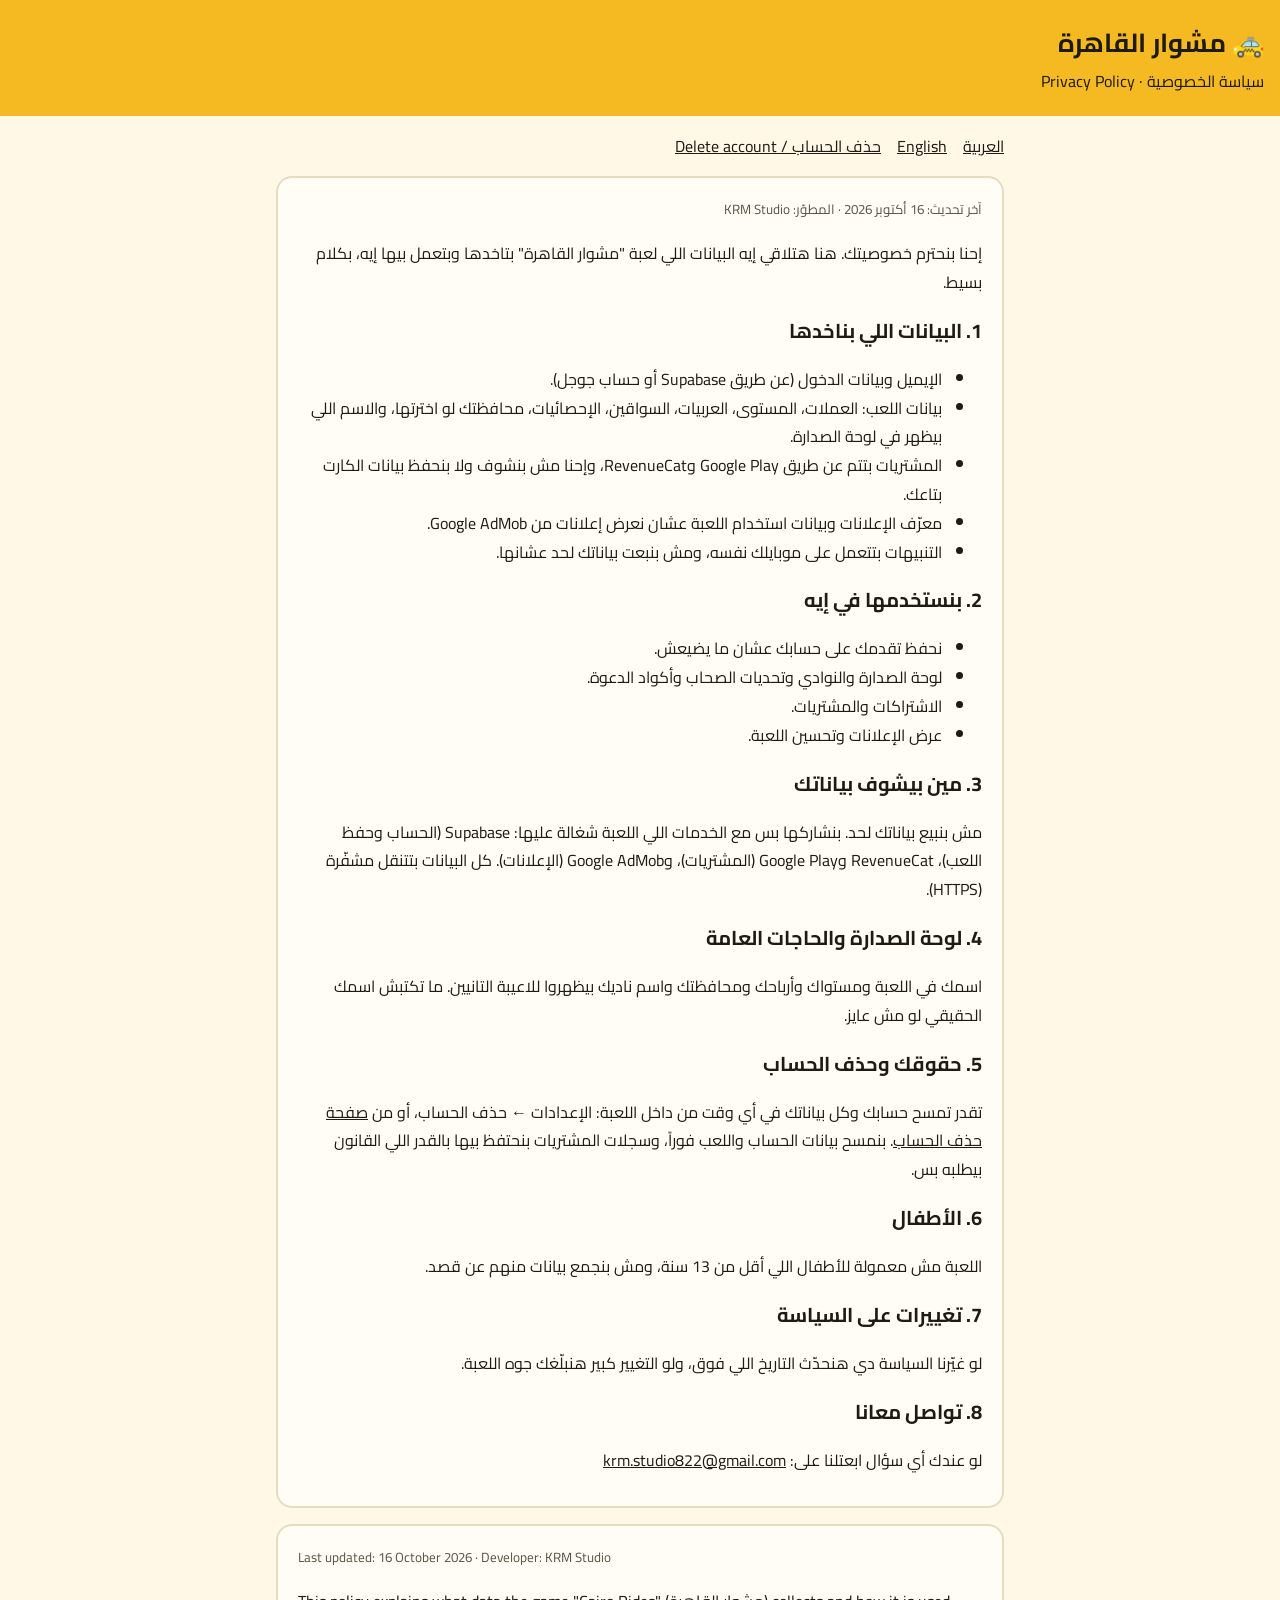
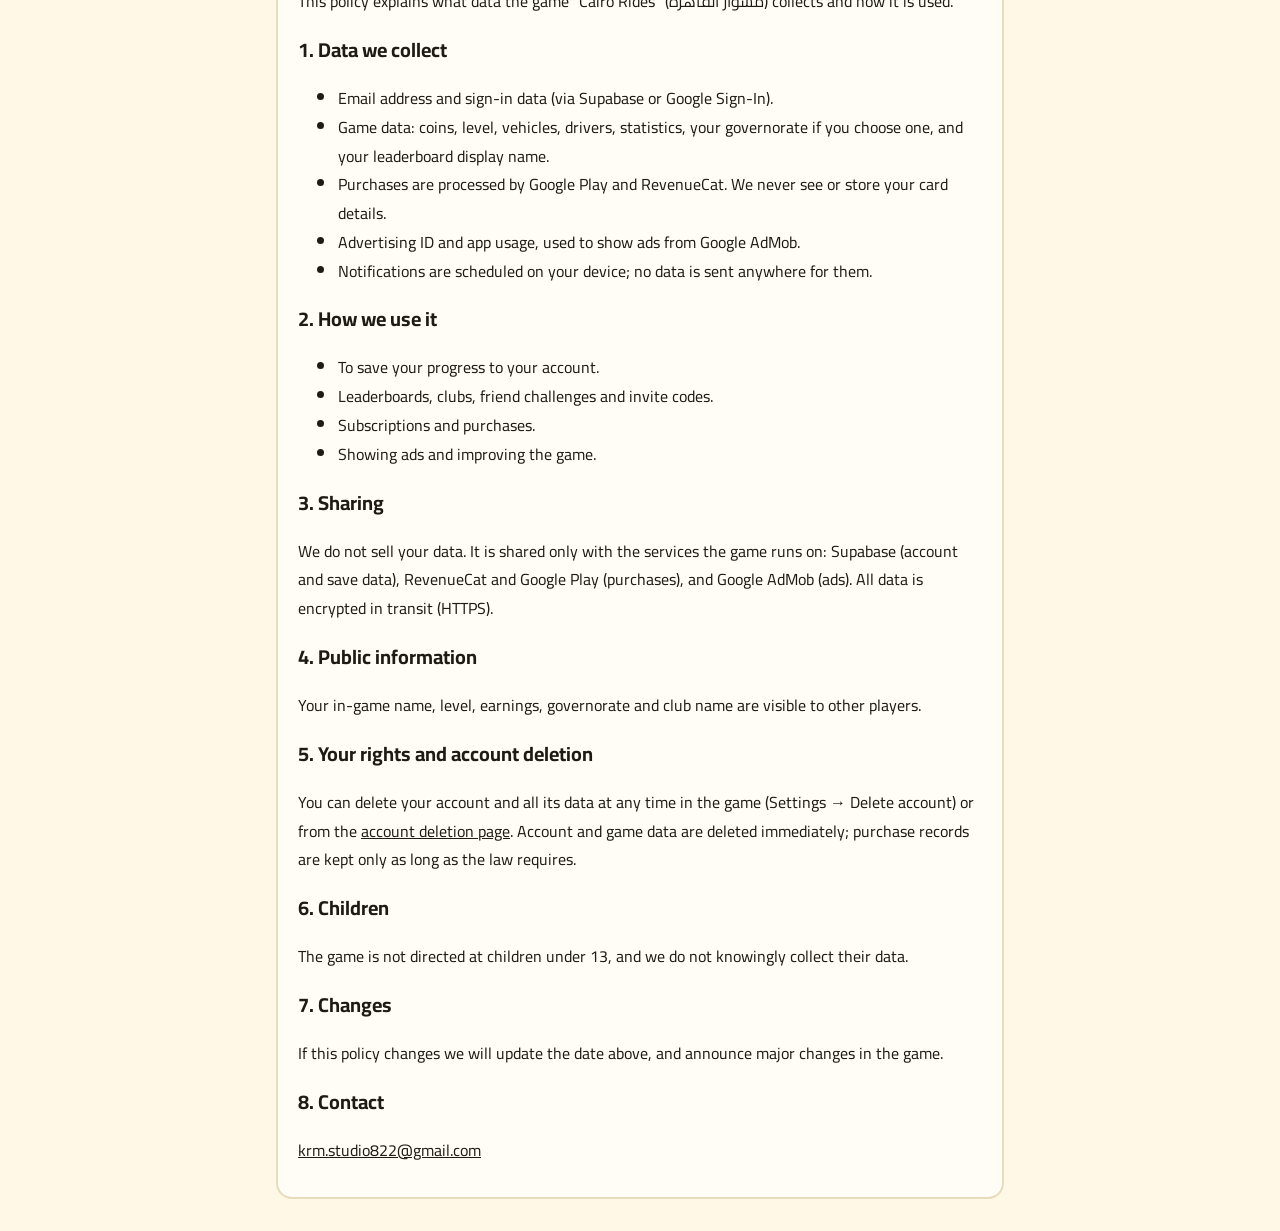
==== index.html @ 1ef624c5 "Privacy policy and account deletion pages for Cairo Rides Co-Authored-By: Claude Opus 5.5 <noreply@a" ====
<!doctype html>
<html lang="ar" dir="rtl">
<head><meta charset="utf-8"><meta name="viewport" content="width=device-width,initial-scale=1">
<title>مشوار القاهرة - سياسة الخصوصية</title>
<link href="https://fonts.googleapis.com/css2?family=Cairo:wght@400;700&display=swap" rel="stylesheet"><link rel="stylesheet" href="style.css"></head>
<body>
<header><h1>🚕 مشوار القاهرة</h1><p>سياسة الخصوصية · Privacy Policy</p></header>
<main>
<nav><a href="#ar">العربية</a><a href="#en">English</a><a href="delete-account.html">حذف الحساب / Delete account</a></nav>

<section id="ar">
<small>آخر تحديث: 16 أكتوبر 2026 · المطوّر: KRM Studio</small>
<p>إحنا بنحترم خصوصيتك. هنا هتلاقي إيه البيانات اللي لعبة "مشوار القاهرة" بتاخدها وبتعمل بيها إيه، بكلام بسيط.</p>
<h2>1. البيانات اللي بناخدها</h2>
<ul>
<li>الإيميل وبيانات الدخول (عن طريق Supabase أو حساب جوجل).</li>
<li>بيانات اللعب: العملات، المستوى، العربيات، السواقين، الإحصائيات، محافظتك لو اخترتها، والاسم اللي بيظهر في لوحة الصدارة.</li>
<li>المشتريات بتتم عن طريق Google Play وRevenueCat، وإحنا مش بنشوف ولا بنحفظ بيانات الكارت بتاعك.</li>
<li>معرّف الإعلانات وبيانات استخدام اللعبة عشان نعرض إعلانات من Google AdMob.</li>
<li>التنبيهات بتتعمل على موبايلك نفسه، ومش بنبعت بياناتك لحد عشانها.</li>
</ul>
<h2>2. بنستخدمها في إيه</h2>
<ul><li>نحفظ تقدمك على حسابك عشان ما يضيعش.</li><li>لوحة الصدارة والنوادي وتحديات الصحاب وأكواد الدعوة.</li><li>الاشتراكات والمشتريات.</li><li>عرض الإعلانات وتحسين اللعبة.</li></ul>
<h2>3. مين بيشوف بياناتك</h2>
<p>مش بنبيع بياناتك لحد. بنشاركها بس مع الخدمات اللي اللعبة شغالة عليها: Supabase (الحساب وحفظ اللعب)، RevenueCat وGoogle Play (المشتريات)، وGoogle AdMob (الإعلانات). كل البيانات بتتنقل مشفّرة (HTTPS).</p>
<h2>4. لوحة الصدارة والحاجات العامة</h2>
<p>اسمك في اللعبة ومستواك وأرباحك ومحافظتك واسم ناديك بيظهروا للاعيبة التانيين. ما تكتبش اسمك الحقيقي لو مش عايز.</p>
<h2>5. حقوقك وحذف الحساب</h2>
<p>تقدر تمسح حسابك وكل بياناتك في أي وقت من داخل اللعبة: الإعدادات ← حذف الحساب، أو من <a href="delete-account.html">صفحة حذف الحساب</a>. بنمسح بيانات الحساب واللعب فوراً، وسجلات المشتريات بنحتفظ بيها بالقدر اللي القانون بيطلبه بس.</p>
<h2>6. الأطفال</h2>
<p>اللعبة مش معمولة للأطفال اللي أقل من 13 سنة، ومش بنجمع بيانات منهم عن قصد.</p>
<h2>7. تغييرات على السياسة</h2>
<p>لو غيّرنا السياسة دي هنحدّث التاريخ اللي فوق، ولو التغيير كبير هنبلّغك جوه اللعبة.</p>
<h2>8. تواصل معانا</h2>
<p>لو عندك أي سؤال ابعتلنا على: <a href="mailto:krm.studio822@gmail.com">krm.studio822@gmail.com</a></p>
</section>

<section id="en" class="en" dir="ltr" lang="en">
<small>Last updated: 16 October 2026 · Developer: KRM Studio</small>
<p>This policy explains what data the game "Cairo Rides" (مشوار القاهرة) collects and how it is used.</p>
<h2>1. Data we collect</h2>
<ul>
<li>Email address and sign-in data (via Supabase or Google Sign-In).</li>
<li>Game data: coins, level, vehicles, drivers, statistics, your governorate if you choose one, and your leaderboard display name.</li>
<li>Purchases are processed by Google Play and RevenueCat. We never see or store your card details.</li>
<li>Advertising ID and app usage, used to show ads from Google AdMob.</li>
<li>Notifications are scheduled on your device; no data is sent anywhere for them.</li>
</ul>
<h2>2. How we use it</h2>
<ul><li>To save your progress to your account.</li><li>Leaderboards, clubs, friend challenges and invite codes.</li><li>Subscriptions and purchases.</li><li>Showing ads and improving the game.</li></ul>
<h2>3. Sharing</h2>
<p>We do not sell your data. It is shared only with the services the game runs on: Supabase (account and save data), RevenueCat and Google Play (purchases), and Google AdMob (ads). All data is encrypted in transit (HTTPS).</p>
<h2>4. Public information</h2>
<p>Your in-game name, level, earnings, governorate and club name are visible to other players.</p>
<h2>5. Your rights and account deletion</h2>
<p>You can delete your account and all its data at any time in the game (Settings → Delete account) or from the <a href="delete-account.html">account deletion page</a>. Account and game data are deleted immediately; purchase records are kept only as long as the law requires.</p>
<h2>6. Children</h2>
<p>The game is not directed at children under 13, and we do not knowingly collect their data.</p>
<h2>7. Changes</h2>
<p>If this policy changes we will update the date above, and announce major changes in the game.</p>
<h2>8. Contact</h2>
<p><a href="mailto:krm.studio822@gmail.com">krm.studio822@gmail.com</a></p>
</section>
</main>
</body>
</html>
---- style.css ----
:root{--ink:#1E1A15;--cream:#FFF8E6;--card:#FFFDF6;--line:#E8DCBC;--taxi:#F5B921;--muted:#5C5346}
@media (prefers-color-scheme:dark){:root{--ink:#F4EBD8;--cream:#1A1714;--card:#24201B;--line:#3A332A;--muted:#BDB09A}}
*{box-sizing:border-box}body{margin:0;background:var(--cream);color:var(--ink);font:16px/1.8 "Cairo",Tahoma,sans-serif}
header{background:var(--taxi);color:#1E1A15;padding:20px 16px}header h1{margin:0;font-size:26px}header p{margin:0}
main{max-width:760px;margin:0 auto;padding:16px}section{background:var(--card);border:2px solid var(--line);border-radius:16px;padding:16px 20px;margin:16px 0}
h2{font-size:20px;margin:0 0 8px}nav a{margin-inline-end:16px;color:inherit}a{color:inherit}.en{direction:ltr;text-align:left}small{color:var(--muted)}
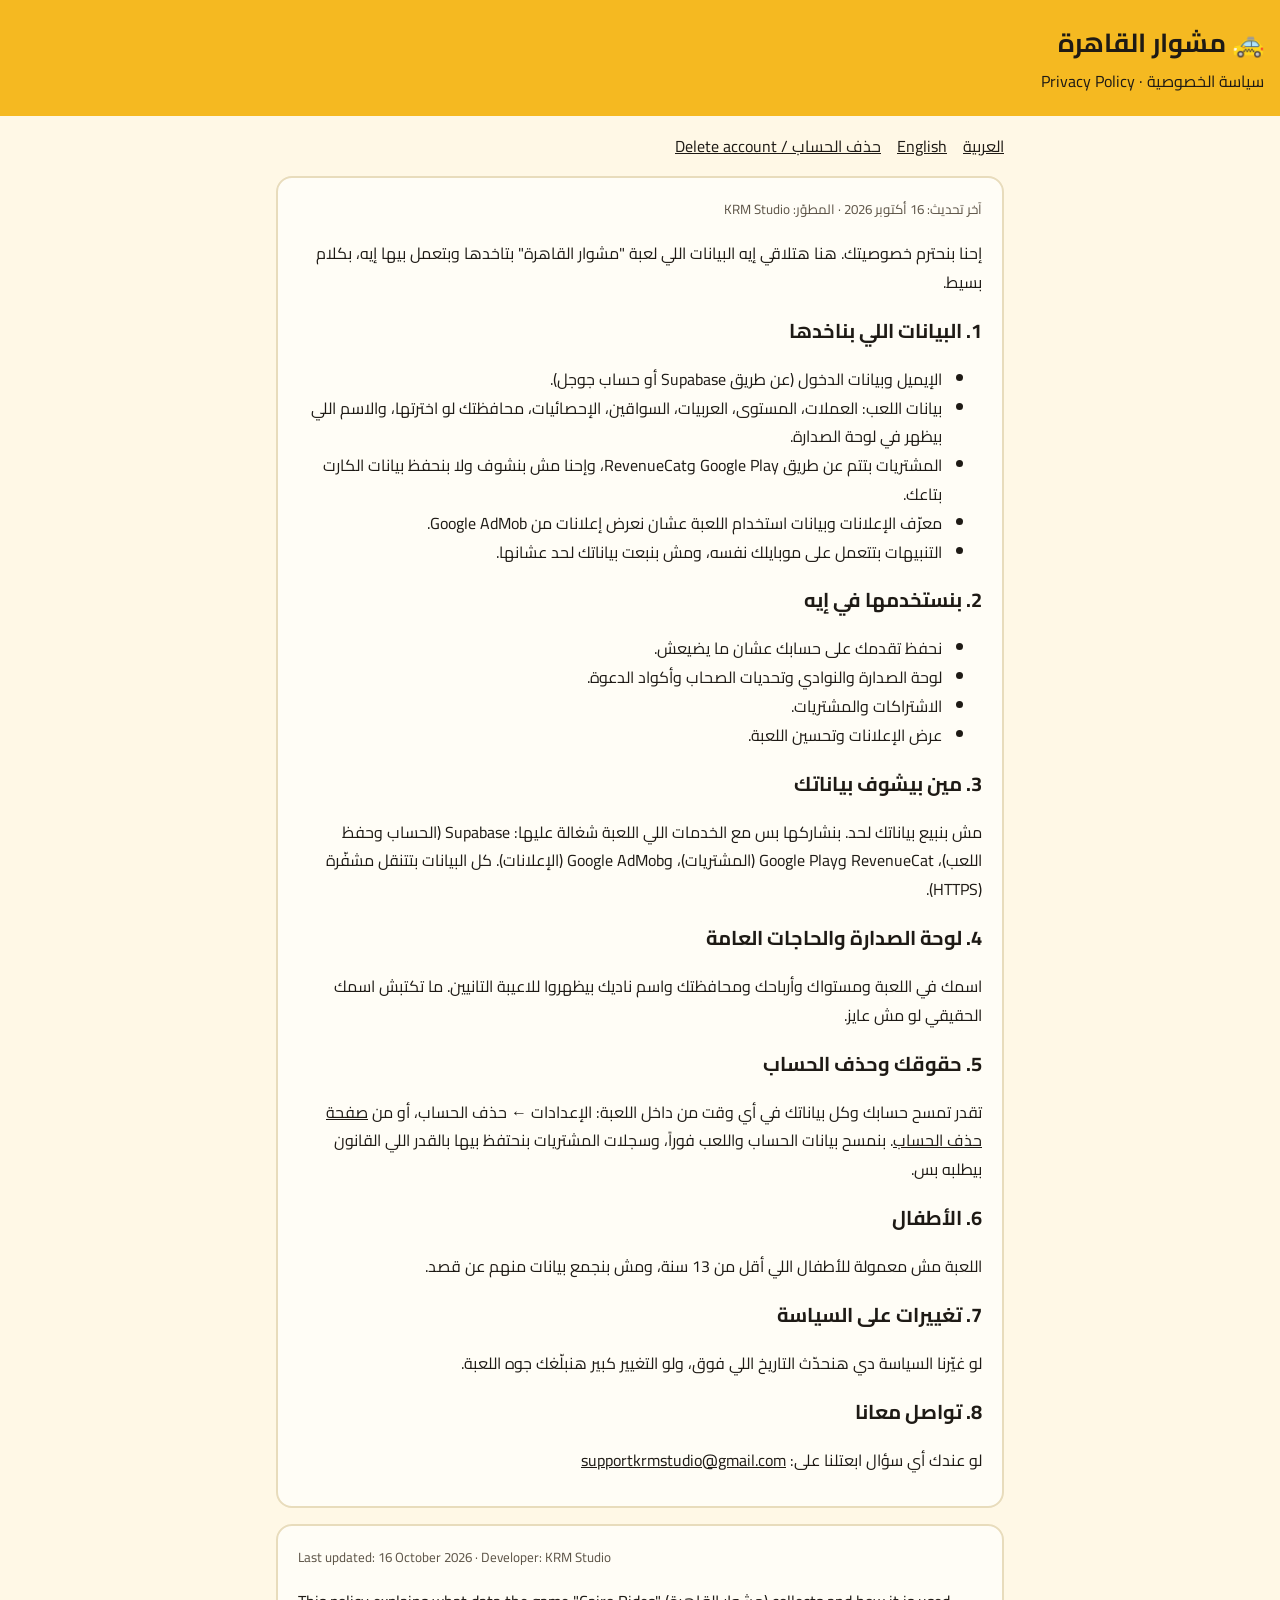
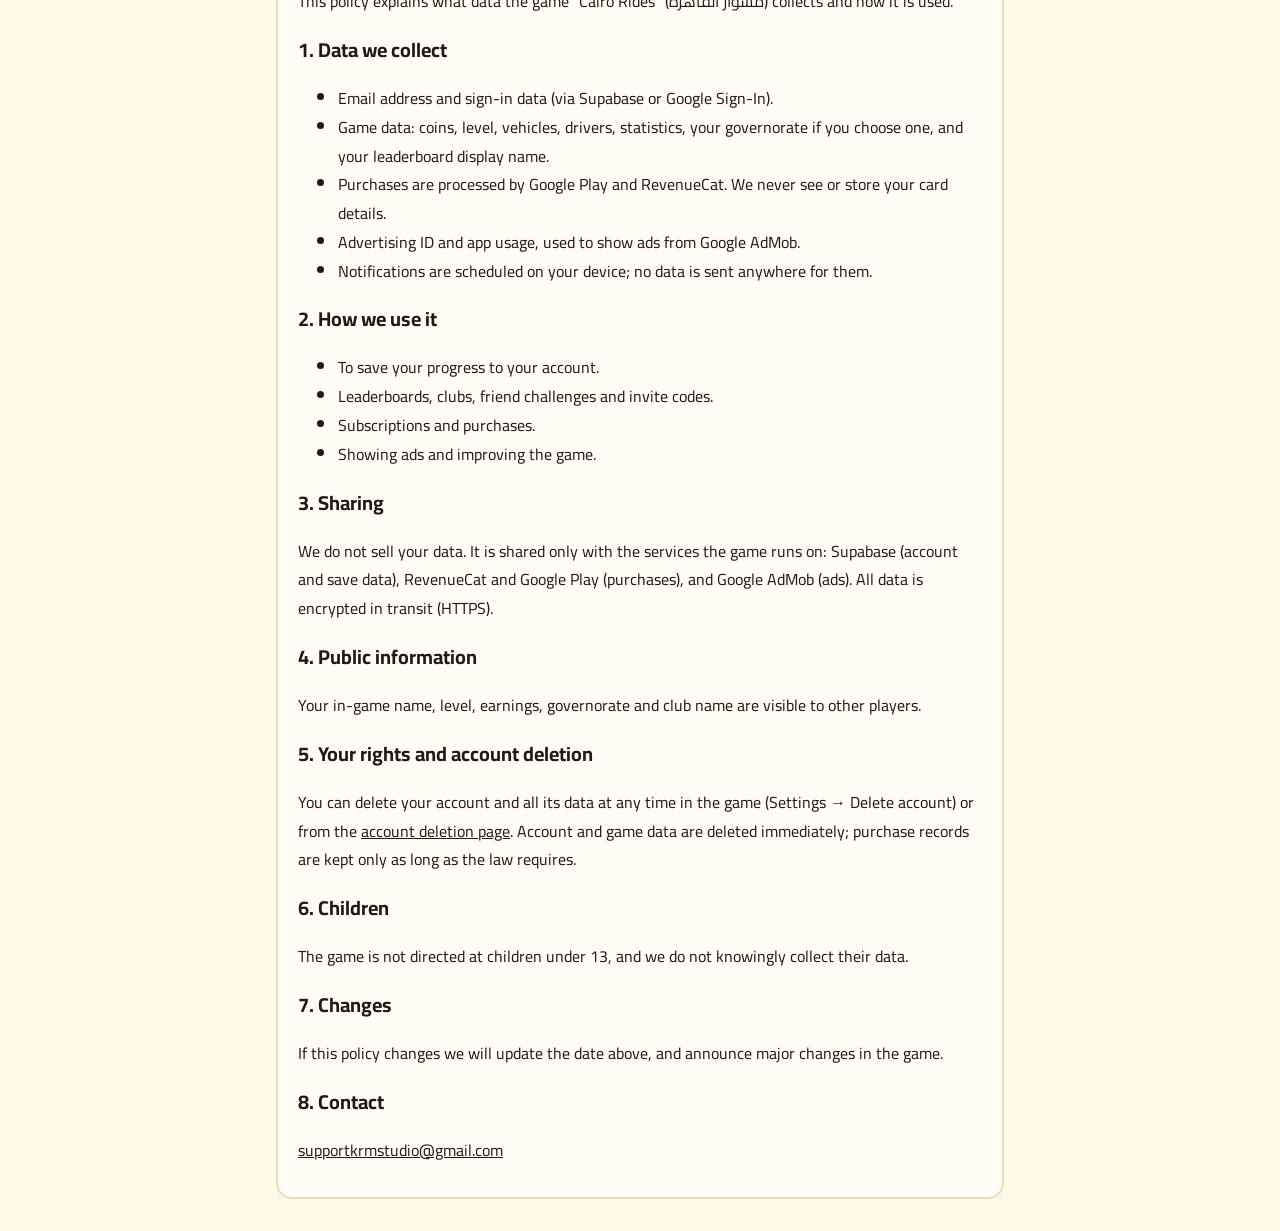
==== commit 8dd432c3: "Use supportkrmstudio@gmail.com as the contact address Co-Authored-By: Claude Opus 5.5 <noreply@anthr" ====
--- a/index.html
+++ b/index.html
@@ -32,7 +32,7 @@
 <h2>7. تغييرات على السياسة</h2>
 <p>لو غيّرنا السياسة دي هنحدّث التاريخ اللي فوق، ولو التغيير كبير هنبلّغك جوه اللعبة.</p>
 <h2>8. تواصل معانا</h2>
-<p>لو عندك أي سؤال ابعتلنا على: <a href="mailto:krm.studio822@gmail.com">krm.studio822@gmail.com</a></p>
+<p>لو عندك أي سؤال ابعتلنا على: <a href="mailto:supportkrmstudio@gmail.com">supportkrmstudio@gmail.com</a></p>
 </section>
 
 <section id="en" class="en" dir="ltr" lang="en">
@@ -59,7 +59,7 @@
 <h2>7. Changes</h2>
 <p>If this policy changes we will update the date above, and announce major changes in the game.</p>
 <h2>8. Contact</h2>
-<p><a href="mailto:krm.studio822@gmail.com">krm.studio822@gmail.com</a></p>
+<p><a href="mailto:supportkrmstudio@gmail.com">supportkrmstudio@gmail.com</a></p>
 </section>
 </main>
 </body>
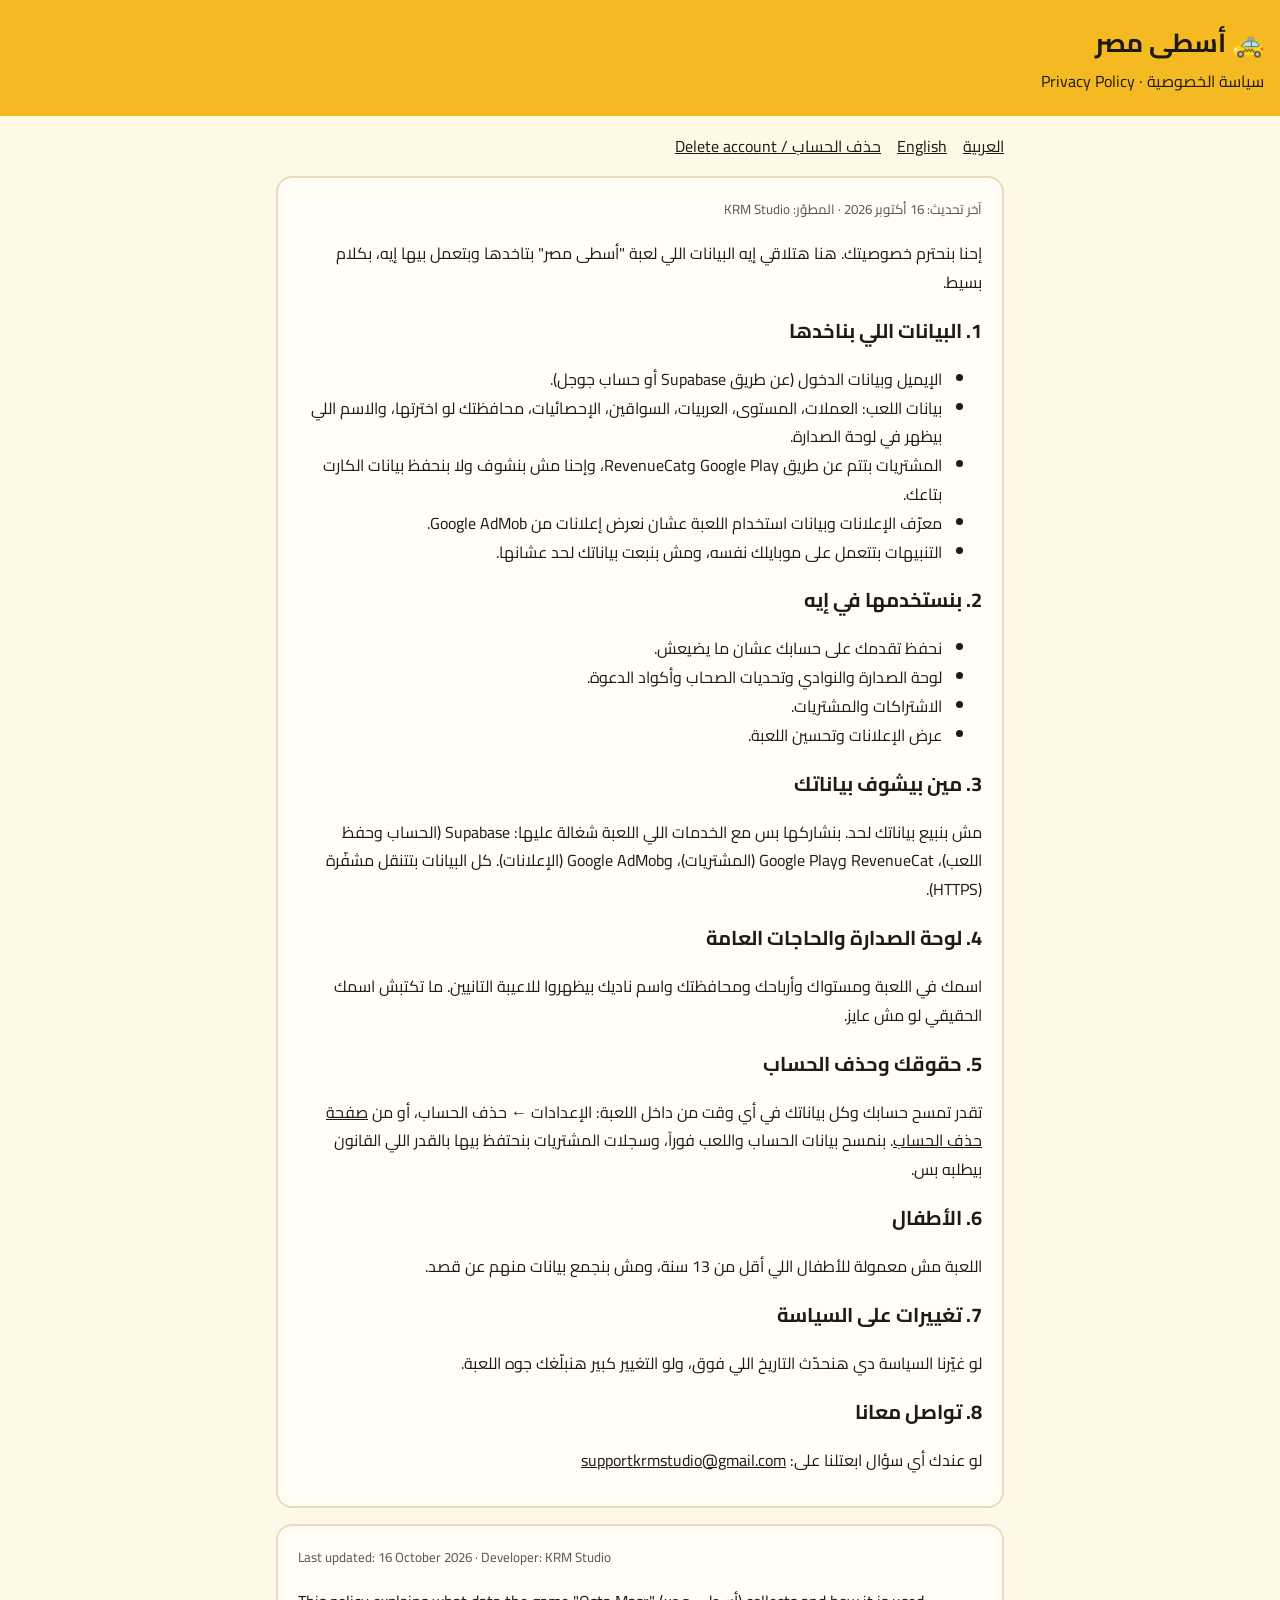
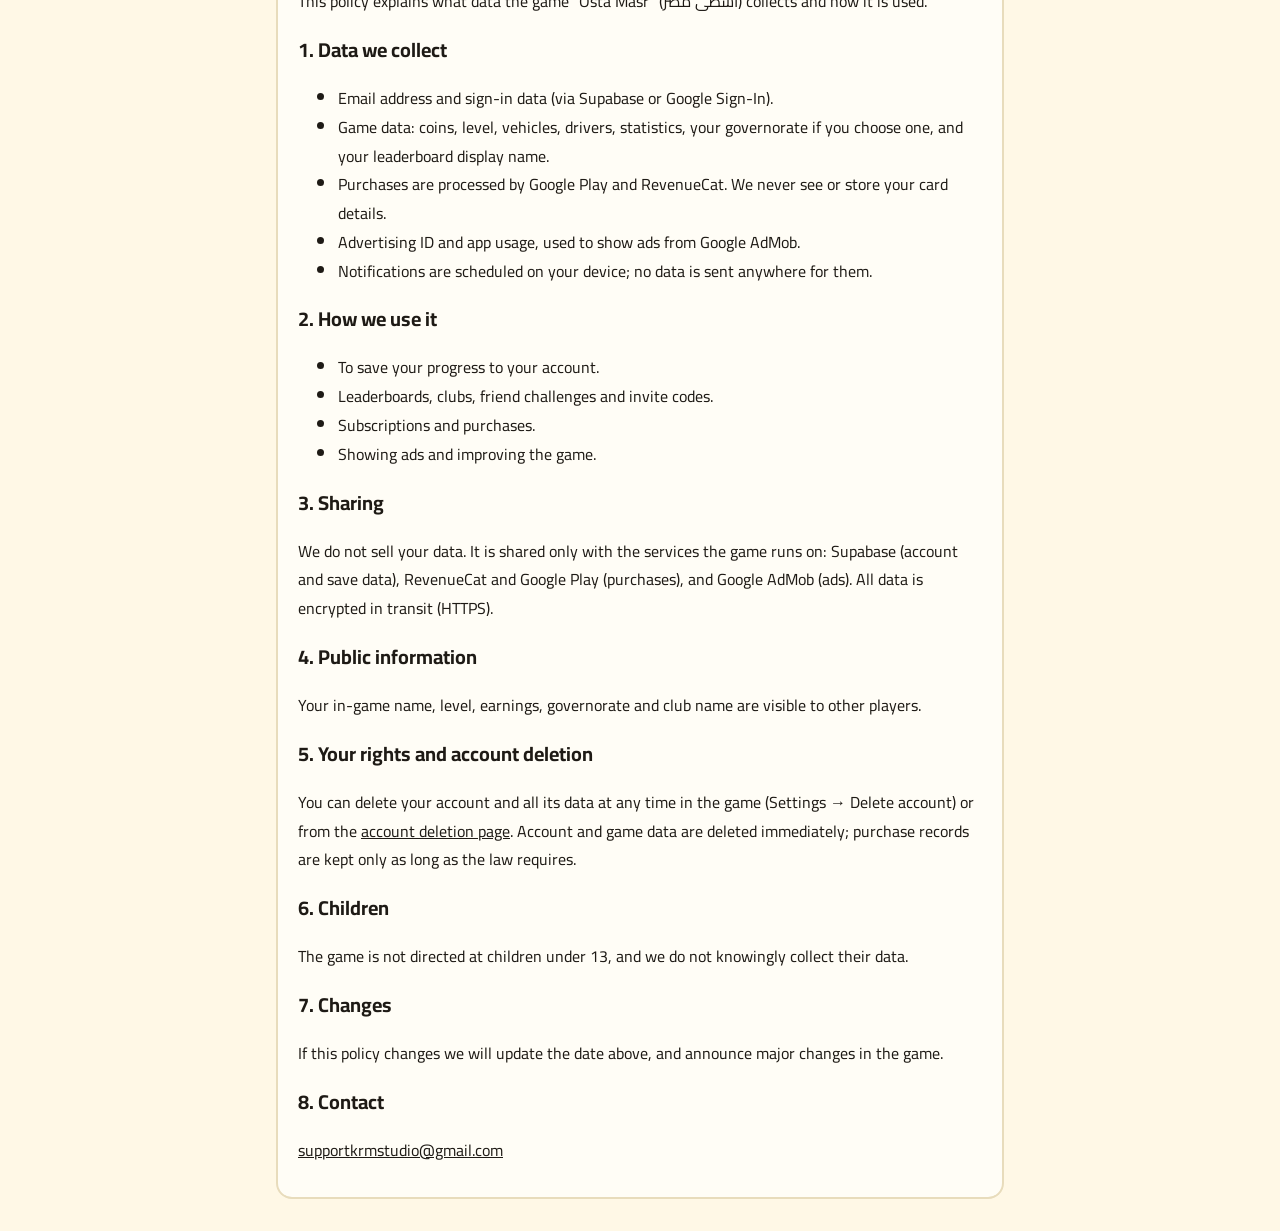
==== commit 9f393801: "Rename game to أسطى مصر Co-Authored-By: Claude Opus 5.5 <noreply@anthropic.com>" ====
--- a/index.html
+++ b/index.html
@@ -1,16 +1,16 @@
 <!doctype html>
 <html lang="ar" dir="rtl">
 <head><meta charset="utf-8"><meta name="viewport" content="width=device-width,initial-scale=1">
-<title>مشوار القاهرة - سياسة الخصوصية</title>
+<title>أسطى مصر - سياسة الخصوصية</title>
 <link href="https://fonts.googleapis.com/css2?family=Cairo:wght@400;700&display=swap" rel="stylesheet"><link rel="stylesheet" href="style.css"></head>
 <body>
-<header><h1>🚕 مشوار القاهرة</h1><p>سياسة الخصوصية · Privacy Policy</p></header>
+<header><h1>🚕 أسطى مصر</h1><p>سياسة الخصوصية · Privacy Policy</p></header>
 <main>
 <nav><a href="#ar">العربية</a><a href="#en">English</a><a href="delete-account.html">حذف الحساب / Delete account</a></nav>
 
 <section id="ar">
 <small>آخر تحديث: 16 أكتوبر 2026 · المطوّر: KRM Studio</small>
-<p>إحنا بنحترم خصوصيتك. هنا هتلاقي إيه البيانات اللي لعبة "مشوار القاهرة" بتاخدها وبتعمل بيها إيه، بكلام بسيط.</p>
+<p>إحنا بنحترم خصوصيتك. هنا هتلاقي إيه البيانات اللي لعبة "أسطى مصر" بتاخدها وبتعمل بيها إيه، بكلام بسيط.</p>
 <h2>1. البيانات اللي بناخدها</h2>
 <ul>
 <li>الإيميل وبيانات الدخول (عن طريق Supabase أو حساب جوجل).</li>
@@ -37,7 +37,7 @@
 
 <section id="en" class="en" dir="ltr" lang="en">
 <small>Last updated: 16 October 2026 · Developer: KRM Studio</small>
-<p>This policy explains what data the game "Cairo Rides" (مشوار القاهرة) collects and how it is used.</p>
+<p>This policy explains what data the game "Osta Masr" (أسطى مصر) collects and how it is used.</p>
 <h2>1. Data we collect</h2>
 <ul>
 <li>Email address and sign-in data (via Supabase or Google Sign-In).</li>
